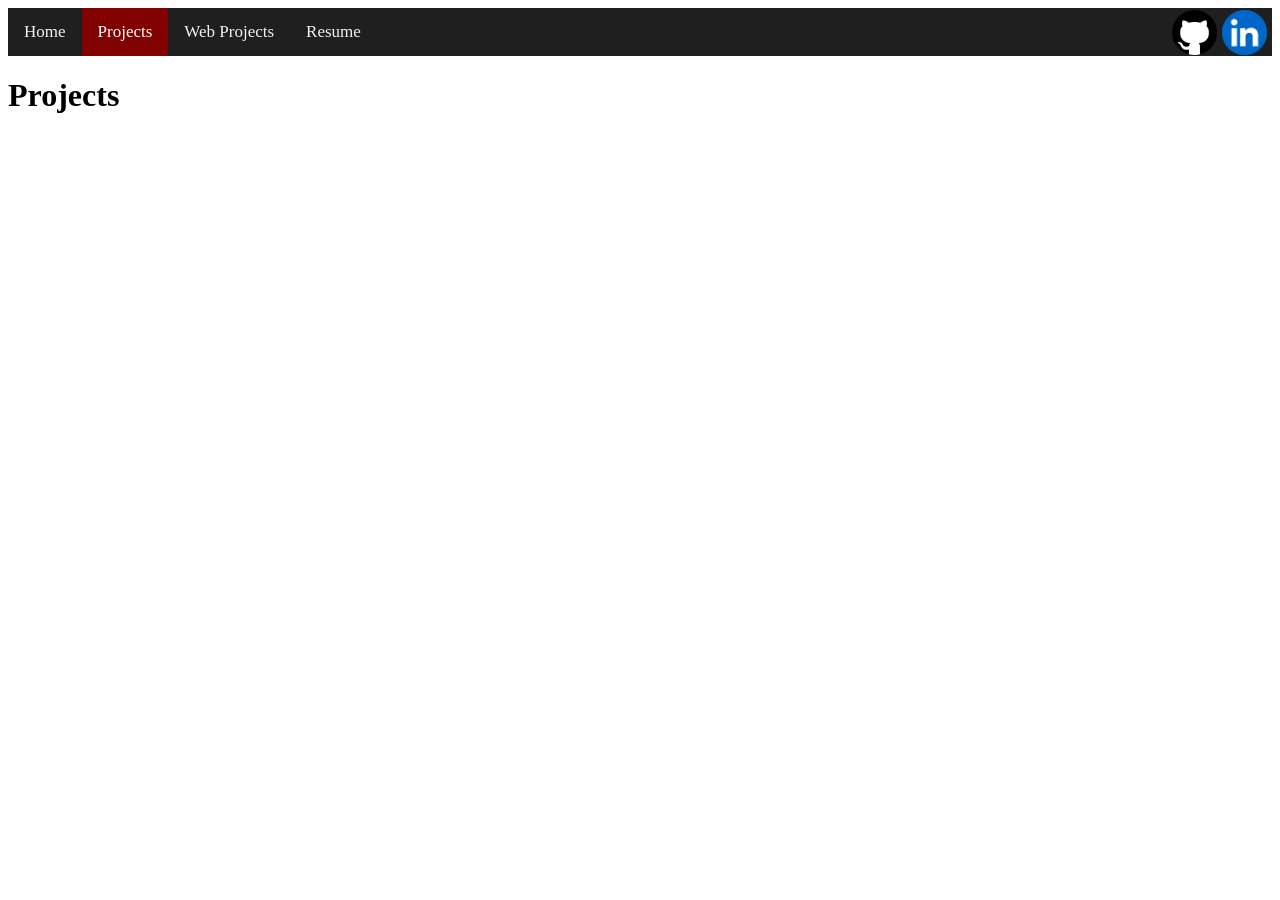
==== Projects/index.html @ 20660d7f "Refactored Page Layout" ====
<!DOCTYPE html>
<html lang="en">
<head>
  <meta charset="UTF-8">
  <meta name="viewport" content="width=device-width, initial-scale=1.0">
  <link rel="stylesheet" href="../style.css">
  <title>Caleb Kolb: Portfolio</title>
  <script async src='https://www.googletagmanager.com/gtag/js?id=G-Y9J9RT3K18'></script>
  <!-- <script
    id='google-analytics'
    strategy='afterInteractive'
    dangerouslySetInnerHTML={{
      __html: `
        window.dataLayer = window.dataLayer || [];
        function gtag(){dataLayer.push(arguments);}
        gtag('js', new Date());
        gtag('config', 'G-Y9J9RT3K18', {
          page_path: window.location.pathname,
        });
      `,
    }}
  ></script> -->
  <!-- Google tag (gtag.js) -->
  <script>
    window.dataLayer = window.dataLayer || [];
    function gtag(){dataLayer.push(arguments);}
    gtag('js', new Date());

    gtag('config', 'G-Y9J9RT3K18', {page_path: window.location.pathname,});
  </script>
</head>
<body>
  <div class="topnav">
    <a href="/" id="links">Home</a>
    <a class="active" href="/Projects" id="links">Projects</a>
    <a href="/Webprojects" id="links">Web Projects</a>
    <a href="/Resume" id="links">Resume</a>
    <div id="space"></div>
    <a href="https://github.com/cjkolb27" target="_blank" class="icon-link"><img src="../github_logo.png" class="link-logo"></a>
    <a href="https://www.linkedin.com/in/caleb-kolb-953107326/" target="_blank" class="icon-link"><img src="../linkedin-logo.png" class="link-logo"></a>
  </div>
  <h1>Projects</h1>
  
</body>
</html>
---- style.css ----
/* Add a black background color to the top navigation */
.topnav {
  background-color: #1f1f1f;
  overflow: hidden;
  display: flex;
}

/* Style the links inside the navigation bar */
.topnav a {
  float: left;
  color: #f2f2f2;
  text-align: center;
  text-decoration: none;
  font-size: 17px;
  white-space: nowrap;
}

#links {
  padding: 14px 16px;
}

/* Change the color of links on hover */
.topnav a:hover {
  background-color: #ddd;
  color: black;
}

/* Add a color to the active/current link */
.topnav a.active {
  background-color: #810000;
  color: white;
}

#space {
  width: 100%;
}

.link-logo {
  width: 45px;
  height: 45px;
  object-fit: cover;
  /* background-color: red; */
}

.icon-link {
  /* background-color: blue; */
  display: flex;
  justify-content: center;
  align-items: center;
  margin-right: 5px;
}
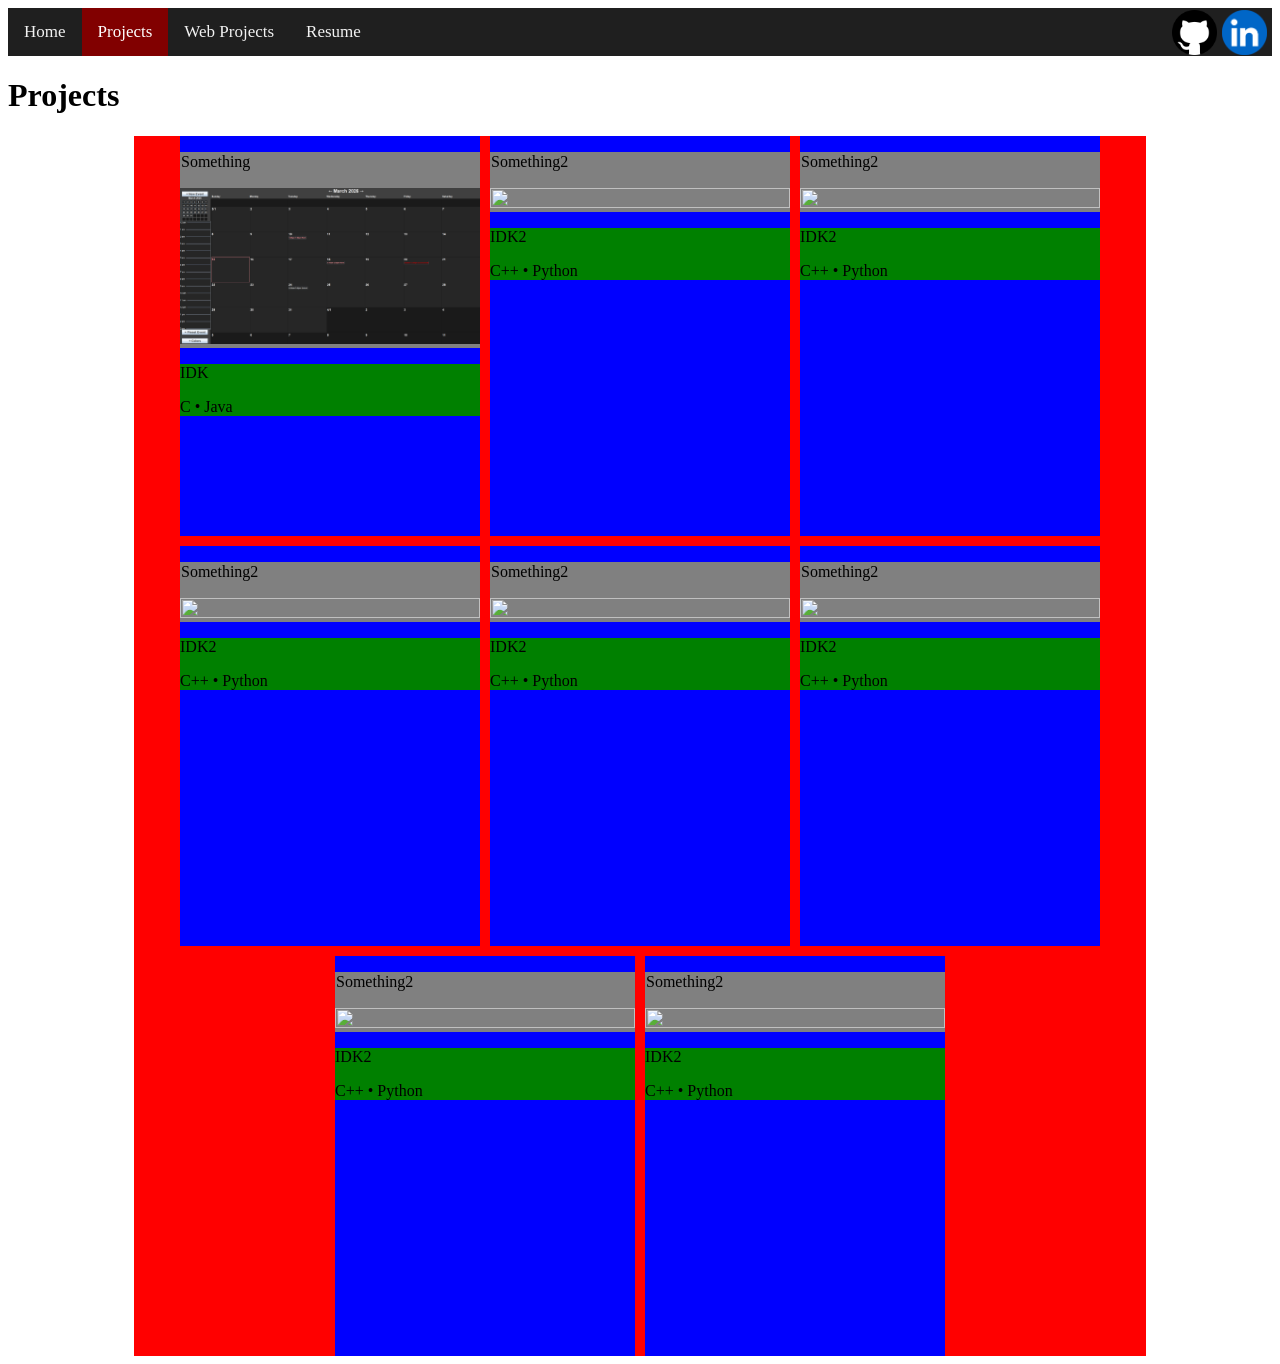
==== commit f3717c9a: "Start on projects page" ====
--- a/Projects/index.html
+++ b/Projects/index.html
@@ -4,23 +4,9 @@
   <meta charset="UTF-8">
   <meta name="viewport" content="width=device-width, initial-scale=1.0">
   <link rel="stylesheet" href="../style.css">
+  <link rel="stylesheet" href="projects.css">
   <title>Caleb Kolb: Portfolio</title>
   <script async src='https://www.googletagmanager.com/gtag/js?id=G-Y9J9RT3K18'></script>
-  <!-- <script
-    id='google-analytics'
-    strategy='afterInteractive'
-    dangerouslySetInnerHTML={{
-      __html: `
-        window.dataLayer = window.dataLayer || [];
-        function gtag(){dataLayer.push(arguments);}
-        gtag('js', new Date());
-        gtag('config', 'G-Y9J9RT3K18', {
-          page_path: window.location.pathname,
-        });
-      `,
-    }}
-  ></script> -->
-  <!-- Google tag (gtag.js) -->
   <script>
     window.dataLayer = window.dataLayer || [];
     function gtag(){dataLayer.push(arguments);}
@@ -28,6 +14,7 @@
 
     gtag('config', 'G-Y9J9RT3K18', {page_path: window.location.pathname,});
   </script>
+  <script type="module" src="projects.js" defer></script>
 </head>
 <body>
   <div class="topnav">
@@ -40,6 +27,7 @@
     <a href="https://www.linkedin.com/in/caleb-kolb-953107326/" target="_blank" class="icon-link"><img src="../linkedin-logo.png" class="link-logo"></a>
   </div>
   <h1>Projects</h1>
-  
+  <div class="all-projects">
+  </div>
 </body>
 </html>
--- a/style.css
+++ b/style.css
@@ -1,3 +1,7 @@
+:root {
+  --img-width: 1000px;
+}
+
 /* Add a black background color to the top navigation */
 .topnav {
   background-color: #1f1f1f;
@@ -49,3 +53,36 @@
   align-items: center;
   margin-right: 5px;
 }
+
+.overlap-div {
+  position: relative;
+  display: flex;
+  justify-content: center;
+  align-items: center;
+  width: auto;
+  height: var(--img-width);
+}
+
+.overlap-video {
+  position: absolute;
+  pointer-events: none; 
+  display: block; 
+  width: var(--img-width); 
+  height: var(--img-width);
+}
+
+.overlap-img {
+  position: absolute;
+  width: var(--img-width); 
+  height: var(--img-width);
+  background-color: white;
+  pointer-events: none; 
+  object-fit: cover;
+
+  clip-path: polygon(
+    44% 0%,
+    100% 0,
+    100% 100%,
+    55% 100%
+  );
+}
--- a/Projects/projects.css
+++ b/Projects/projects.css
@@ -0,0 +1,35 @@
+.all-projects {
+    background-color: red;
+    max-width: 80%;
+    margin: auto;
+    height: auto;
+    display: flex;
+    flex-wrap: wrap;
+    gap: 10px;
+    justify-content: center;
+}
+
+.proj {
+    width: 300px;
+    height: 400px;
+    background-color: blue;
+}
+
+.top-div {
+    background-color: gray;
+}
+
+.bottom-div {
+    background-color: green;
+}
+
+.preview-img {
+    object-fit: cover;
+    height: 100%;
+    width: 100%;
+}
+
+.p-title {
+    
+    padding: 1px;
+}
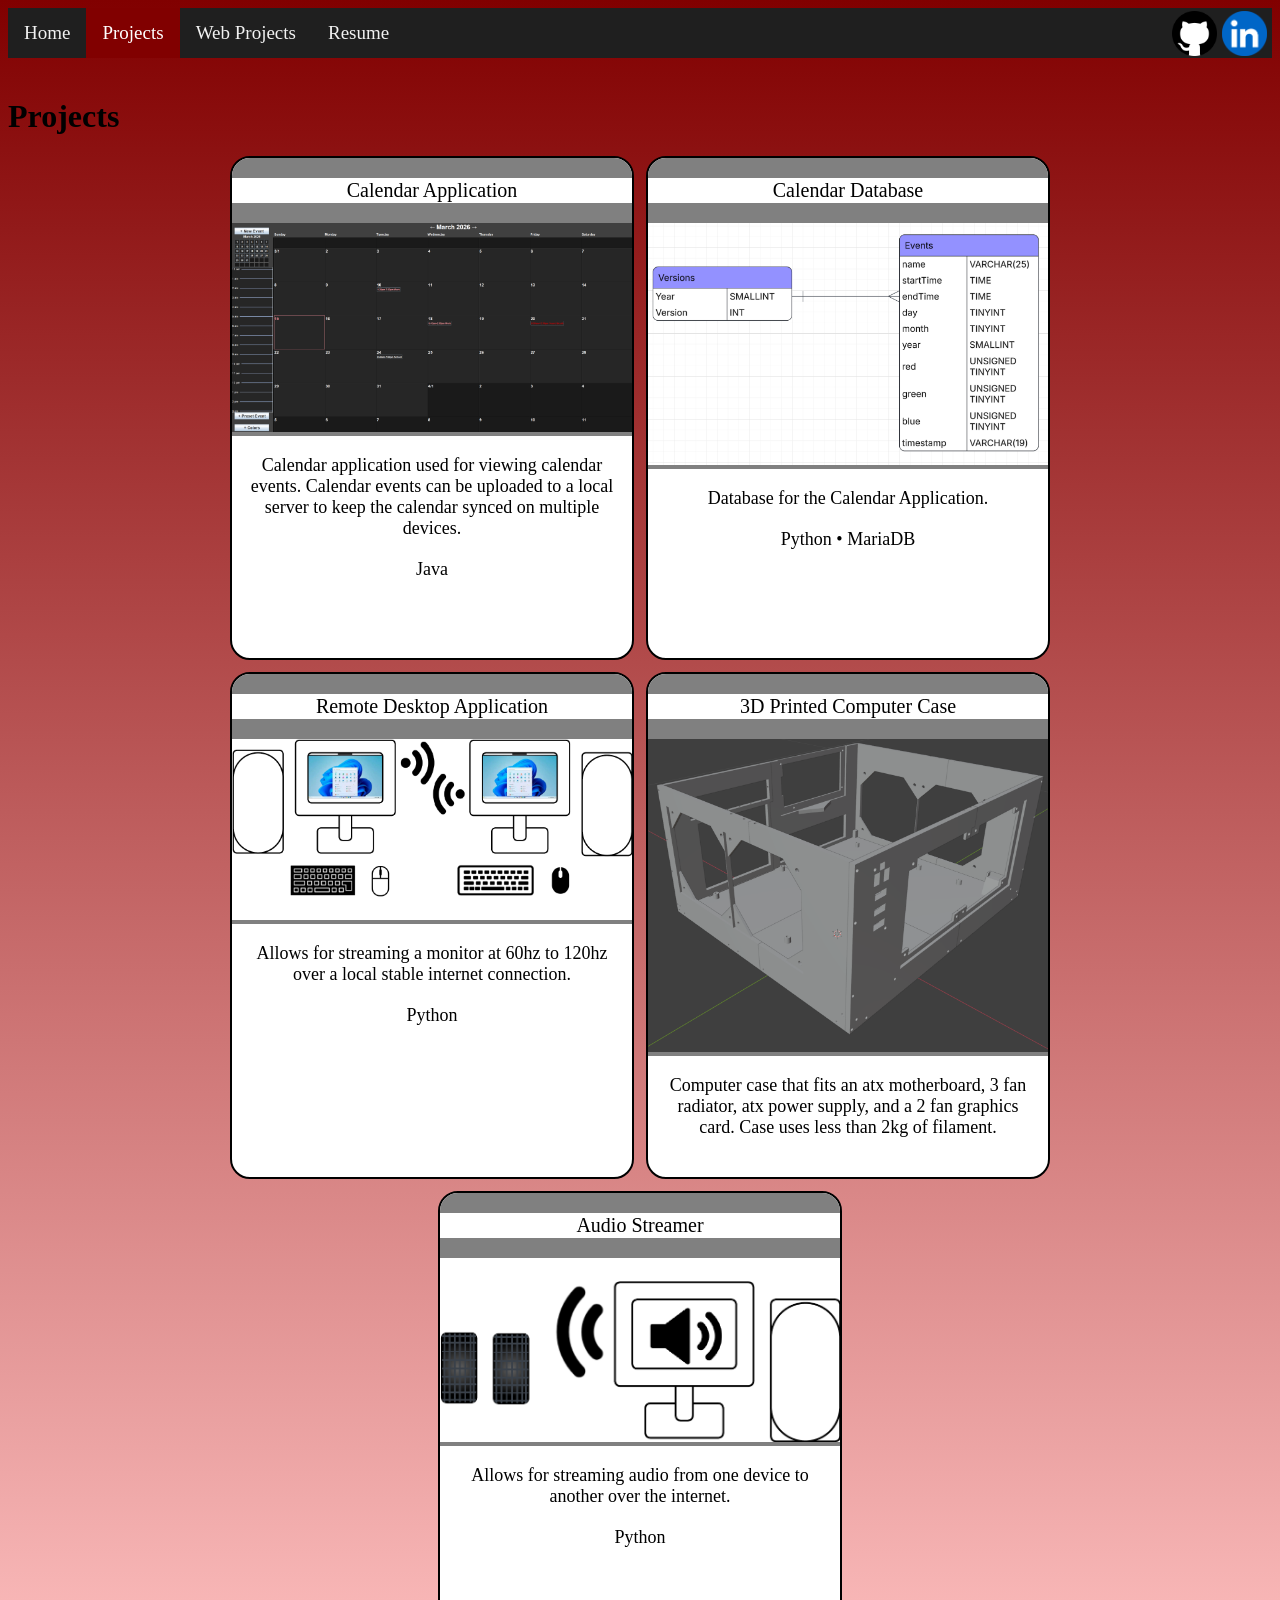
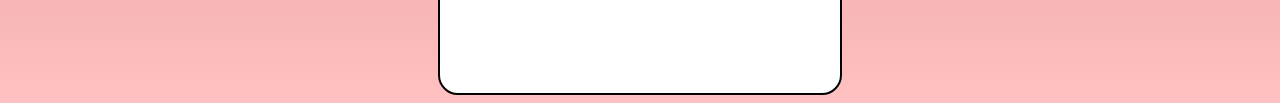
==== commit 65c66f96: "Basic online functionality working" ====
--- a/Projects/index.html
+++ b/Projects/index.html
@@ -15,6 +15,7 @@
     gtag('config', 'G-Y9J9RT3K18', {page_path: window.location.pathname,});
   </script>
   <script type="module" src="projects.js" defer></script>
+  <link rel="icon" type="image/png" href="/favicon.png">
 </head>
 <body>
   <div class="topnav">
--- a/style.css
+++ b/style.css
@@ -1,5 +1,14 @@
 :root {
-  --img-width: 1000px;
+  --img-width: 800px;
+}
+
+body {
+  background: linear-gradient(
+    180deg,
+    #810000 0%,
+    #ffc1c1 100%
+  );
+  min-height: 100vh;
 }
 
 /* Add a black background color to the top navigation */
@@ -7,6 +16,10 @@
   background-color: #1f1f1f;
   overflow: hidden;
   display: flex;
+  margin-bottom: 40px;
+  position: sticky;
+  top: 0;
+  z-index: 1000;
 }
 
 /* Style the links inside the navigation bar */
@@ -15,7 +28,7 @@
   color: #f2f2f2;
   text-align: center;
   text-decoration: none;
-  font-size: 17px;
+  font-size: 19px;
   white-space: nowrap;
 }
 
@@ -56,29 +69,34 @@
 
 .overlap-div {
   position: relative;
-  display: flex;
-  justify-content: center;
-  align-items: center;
-  width: auto;
-  height: var(--img-width);
+  width: 100%;
+  max-width: var(--img-width);
+  margin-left: auto;
+  margin-right: auto;
+  aspect-ratio: 1 / 1;
+}
+
+.overlap-video,
+.overlap-img {
+  position: absolute;
+  inset: 0;
+  width: 100%;
+  height: 100%;
+  object-fit: cover;
+  object-position: center;
+  pointer-events: none;
 }
 
 .overlap-video {
-  position: absolute;
-  pointer-events: none; 
-  display: block; 
-  width: var(--img-width); 
-  height: var(--img-width);
+  clip-path: polygon(
+    0% 0%,
+    45% 0%,
+    56% 100%,
+    0% 100%
+  );
 }
 
 .overlap-img {
-  position: absolute;
-  width: var(--img-width); 
-  height: var(--img-width);
-  background-color: white;
-  pointer-events: none; 
-  object-fit: cover;
-
   clip-path: polygon(
     44% 0%,
     100% 0,
@@ -86,3 +104,20 @@
     55% 100%
   );
 }
+
+.popup {
+  position: fixed;
+  top: 50px;
+  left: 20px;
+  background: white;
+  padding: 20px;
+  border: 4px solid black;
+  border-radius: 20px;
+  font-size: 28px;
+  display: none;
+  z-index: 1000;
+}
+
+#closePopup {
+  font-size: 28px;
+}
--- a/Projects/projects.css
+++ b/Projects/projects.css
@@ -1,35 +1,64 @@
 .all-projects {
-    background-color: red;
     max-width: 80%;
     margin: auto;
     height: auto;
     display: flex;
     flex-wrap: wrap;
-    gap: 10px;
+    gap: 12px;
     justify-content: center;
 }
 
 .proj {
-    width: 300px;
-    height: 400px;
-    background-color: blue;
+    width: 400px;
+    min-height: 500px;
+    background-color: white;
+    display: flex;
+    flex-direction: column;
+    align-items: center;
+    border: 2px black solid;
+    border-radius: 20px;
+    overflow: hidden;
+    transition: transform 0.2s ease;
+    transition: border-width 0.4s;
+    cursor: pointer;
+}
+
+.proj:hover {
+    transform: translateY(-10px);
+    border: 5px black solid;
+    padding-bottom: 10px;
 }
 
 .top-div {
     background-color: gray;
+    width: 100%;
 }
 
 .bottom-div {
-    background-color: green;
+    width: 95%;
+    text-align: center;
 }
 
 .preview-img {
     object-fit: cover;
-    height: 100%;
     width: 100%;
 }
 
 .p-title {
-    
     padding: 1px;
-}+    text-align: center;
+    font-size: 20px;
+    background-color: white;
+}
+
+.p-desc {
+    padding: 1px;
+    text-align: center;
+    font-size: 18px;
+}
+
+.p-lang {
+    padding: 1px;
+    text-align: center;
+    font-size: 18px;
+}
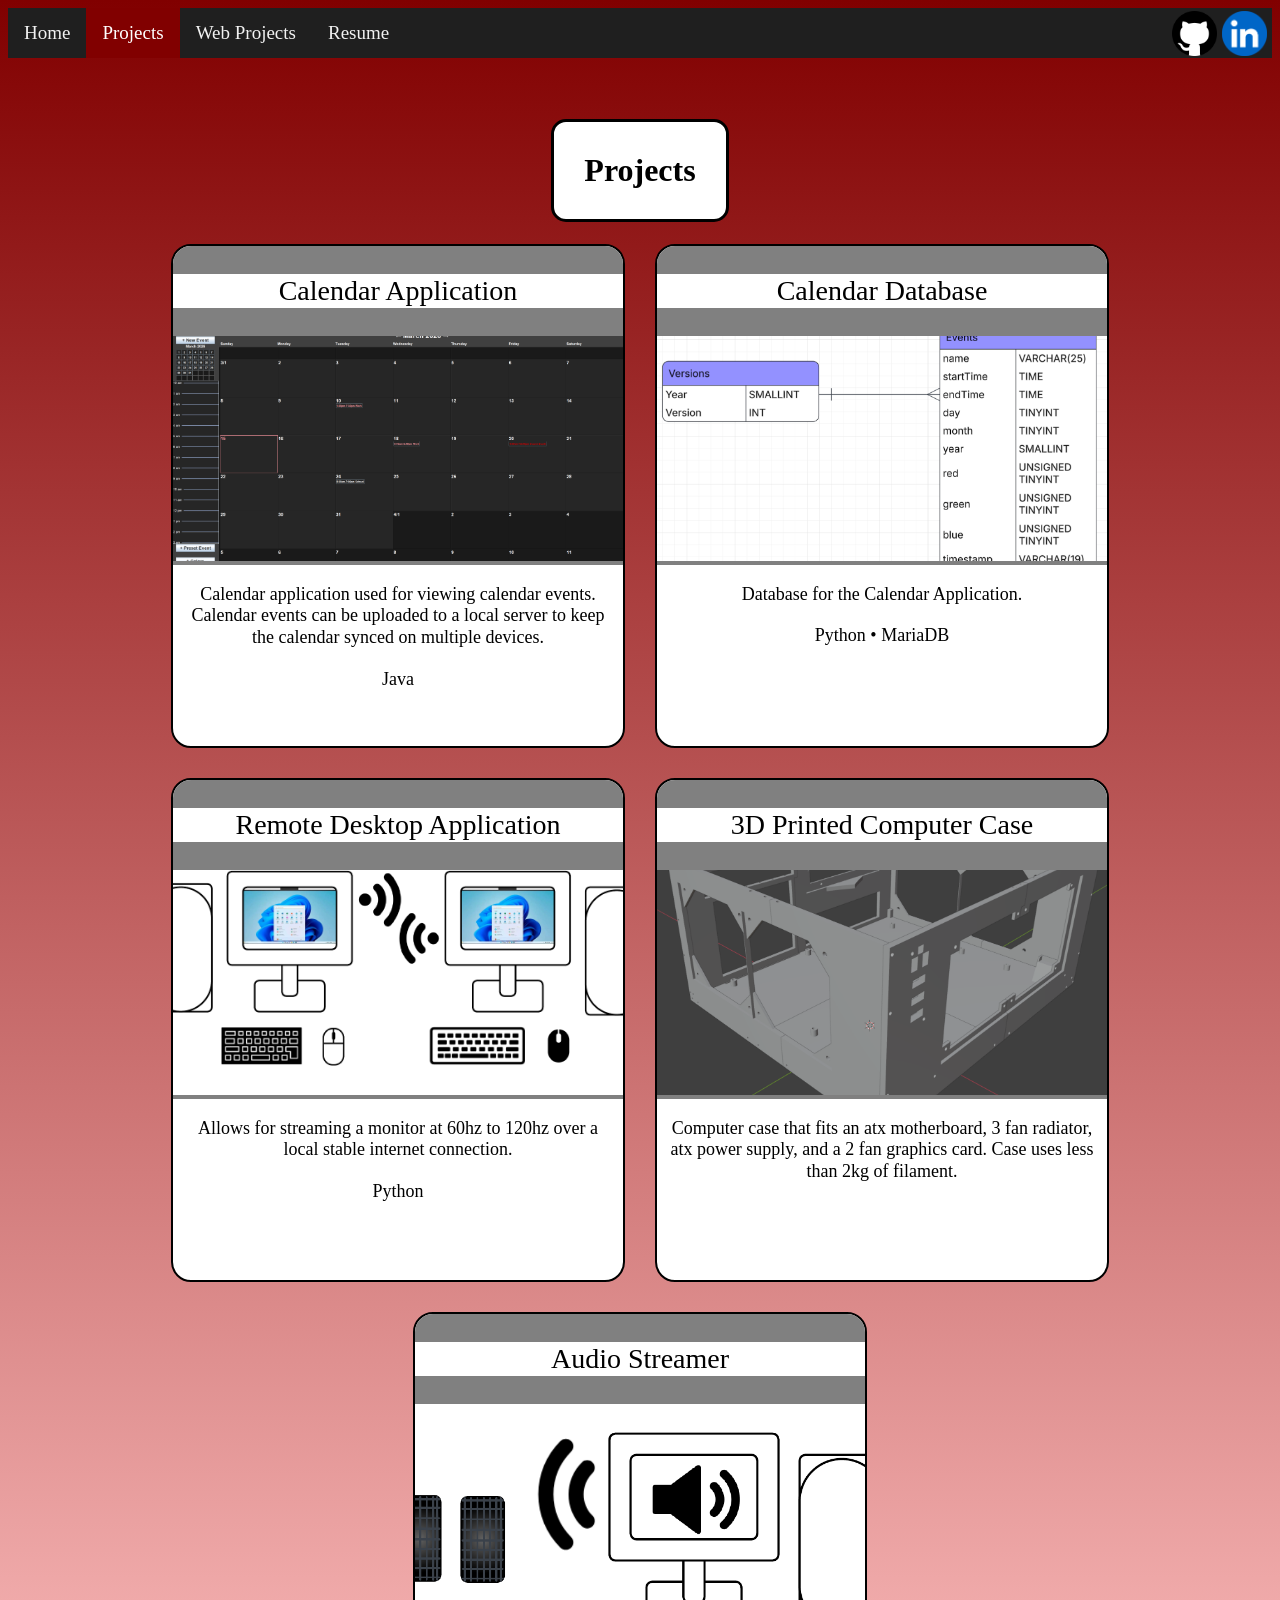
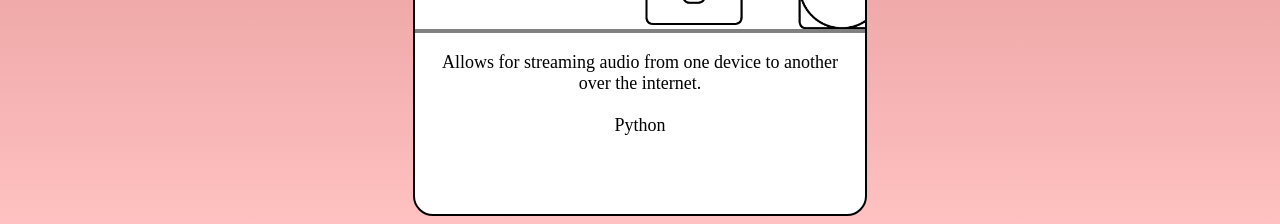
==== commit 3b3aeb80: "Small changes" ====
--- a/Projects/index.html
+++ b/Projects/index.html
@@ -27,7 +27,7 @@
     <a href="https://github.com/cjkolb27" target="_blank" class="icon-link"><img src="../github_logo.png" class="link-logo"></a>
     <a href="https://www.linkedin.com/in/caleb-kolb-953107326/" target="_blank" class="icon-link"><img src="../linkedin-logo.png" class="link-logo"></a>
   </div>
-  <h1>Projects</h1>
+  <h1 id="name">Projects</h1>
   <div class="all-projects">
   </div>
 </body>
--- a/style.css
+++ b/style.css
@@ -9,6 +9,7 @@
     #ffc1c1 100%
   );
   min-height: 100vh;
+  text-align: center;
 }
 
 /* Add a black background color to the top navigation */
@@ -121,3 +122,12 @@
 #closePopup {
   font-size: 28px;
 }
+
+#name {
+  display: inline-block;
+  background-color: white;
+  border: black 3px solid;
+  border-radius: 15px;
+  max-width: 1200px;
+  padding: 30px;
+}
--- a/Projects/projects.css
+++ b/Projects/projects.css
@@ -1,15 +1,15 @@
 .all-projects {
-    max-width: 80%;
+    max-width: 90%;
     margin: auto;
     height: auto;
     display: flex;
     flex-wrap: wrap;
-    gap: 12px;
+    gap: 30px;
     justify-content: center;
 }
 
 .proj {
-    width: 400px;
+    width: 450px;
     min-height: 500px;
     background-color: white;
     display: flex;
@@ -18,8 +18,7 @@
     border: 2px black solid;
     border-radius: 20px;
     overflow: hidden;
-    transition: transform 0.2s ease;
-    transition: border-width 0.4s;
+    transition: transform .2s ease, box-shadow .2s ease, border-width 0.4s;
     cursor: pointer;
 }
 
@@ -27,11 +26,15 @@
     transform: translateY(-10px);
     border: 5px black solid;
     padding-bottom: 10px;
+    box-shadow: 0 12px 25px rgba(0,0,0,0.20);
 }
 
 .top-div {
     background-color: gray;
     width: 100%;
+    margin: 0;
+    padding: 0;
+    gap: 1px;
 }
 
 .bottom-div {
@@ -40,6 +43,7 @@
 }
 
 .preview-img {
+    aspect-ratio: 16 / 8;
     object-fit: cover;
     width: 100%;
 }
@@ -47,7 +51,7 @@
 .p-title {
     padding: 1px;
     text-align: center;
-    font-size: 20px;
+    font-size: 28px;
     background-color: white;
 }
 
@@ -55,6 +59,7 @@
     padding: 1px;
     text-align: center;
     font-size: 18px;
+    line-height: 1.2;
 }
 
 .p-lang {
